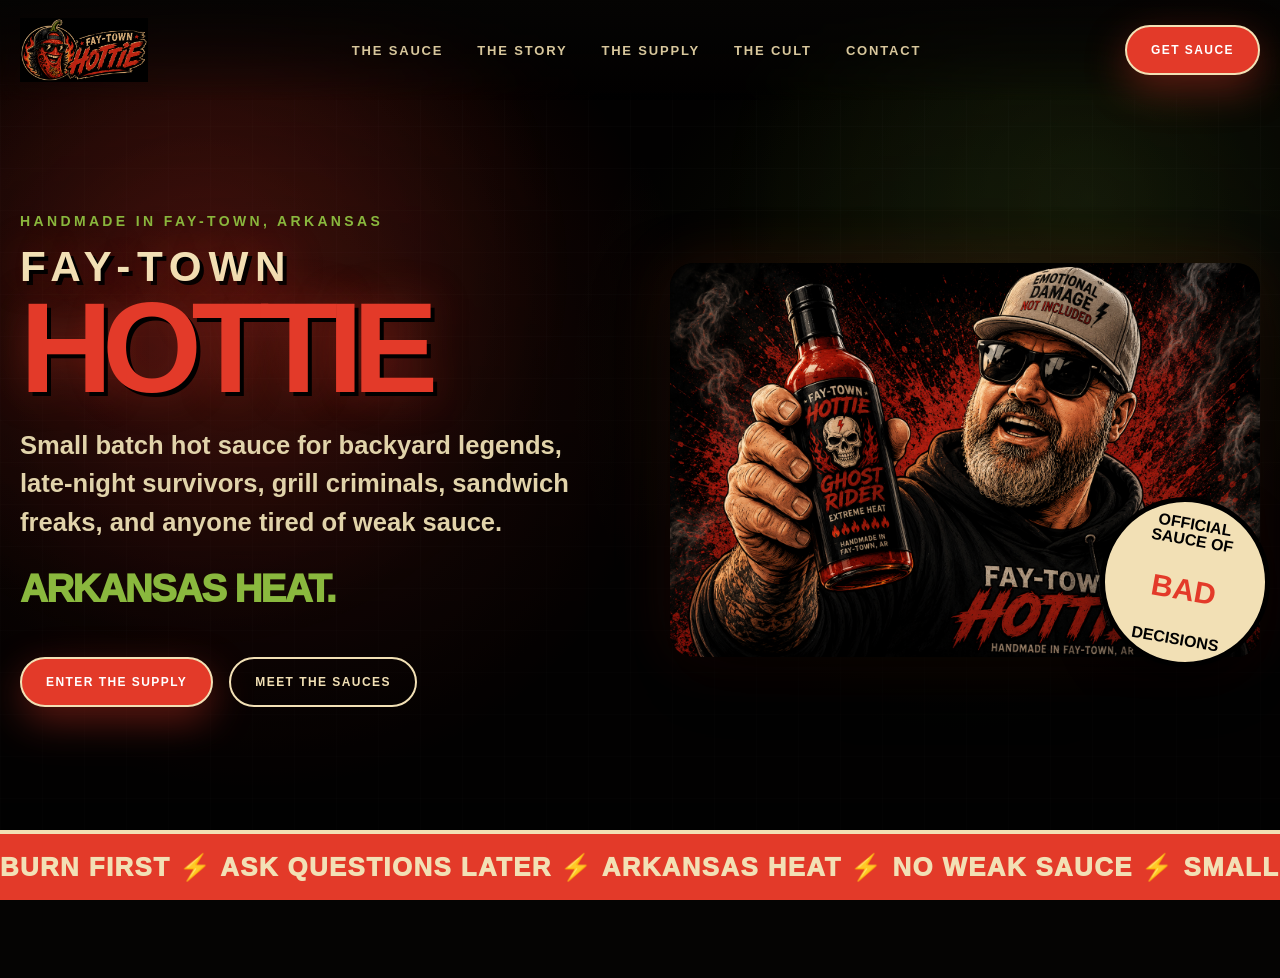
==== index.html @ 432b6b2e "Update index.html" ====
<!-- ===== PART 1 START: HEAD + CSS ===== -->
<!DOCTYPE html>
<html lang="en">
<head>
<meta charset="UTF-8" />
<meta name="viewport" content="width=device-width, initial-scale=1.0"/>

<title>Fay-Town Hottie | Arkansas Heat</title>

<style>

:root{
  --black:#050403;
  --cream:#f2e0b5;
  --red:#e33a29;
  --green:#8ab83e;
}

*{
  margin:0;
  padding:0;
  box-sizing:border-box;
}

body{
  background:#050403;
  color:var(--cream);
  font-family:Arial, Helvetica, sans-serif;
  overflow-x:hidden;
  padding-bottom:78px;
}

body::before{
  content:"";
  position:fixed;
  inset:0;
  background:
    radial-gradient(circle at 15% 30%, rgba(227,58,41,.35), transparent 30%),
    radial-gradient(circle at 85% 22%, rgba(138,184,62,.18), transparent 28%),
    linear-gradient(rgba(255,255,255,.025) 1px, transparent 1px),
    linear-gradient(90deg, rgba(255,255,255,.025) 1px, transparent 1px);
  background-size:auto, auto, 42px 42px, 42px 42px;
  z-index:-3;
}

body::after{
  content:"";
  position:fixed;
  inset:0;
  background:rgba(0,0,0,.42);
  z-index:-2;
}

a{
  text-decoration:none;
  color:inherit;
}

.wrap{
  width:min(1280px, calc(100% - 40px));
  margin:auto;
}

header{
  position:fixed;
  top:0;
  left:0;
  right:0;
  z-index:50;
  padding:18px 0;
  background:linear-gradient(to bottom, rgba(5,4,3,.95), rgba(5,4,3,.55), transparent);
  backdrop-filter:blur(12px);
}

.nav{
  display:flex;
  justify-content:space-between;
  align-items:center;
  gap:24px;
}

.logo{
  height:64px;
  display:block;
}

nav{
  display:flex;
  align-items:center;
  gap:34px;
  font-size:13px;
  letter-spacing:.14em;
  text-transform:uppercase;
  font-weight:900;
}

nav a{
  color:#d8c79c;
}

nav a:hover{
  color:white;
}

.btn{
  display:inline-flex;
  align-items:center;
  justify-content:center;
  padding:16px 24px;
  border-radius:999px;
  border:2px solid var(--cream);
  background:var(--red);
  color:white;
  text-transform:uppercase;
  letter-spacing:.12em;
  font-size:12px;
  font-weight:900;
  box-shadow:0 14px 40px rgba(227,58,41,.4);
  transition:.22s ease;
}

.btn:hover{
  transform:translateY(-2px) rotate(-1deg);
  box-shadow:0 20px 55px rgba(227,58,41,.58);
}

.btn.alt{
  background:transparent;
  color:var(--cream);
  box-shadow:none;
}

.hero{
  min-height:100vh;
  display:grid;
  align-items:center;
  padding:140px 0 120px;
  position:relative;
  background:
    radial-gradient(circle at 20% 40%, rgba(227,58,41,.18), transparent 38%);
}

.hero::before{
  content:"";
  position:absolute;
  inset:0;
  background:
    radial-gradient(circle at 75% 42%, rgba(138,184,62,.10), transparent 36%),
    linear-gradient(to bottom, transparent, rgba(0,0,0,.42));
  opacity:.9;
  pointer-events:none;
}

.hero-grid{
  display:grid;
  grid-template-columns:1fr 1fr;
  gap:60px;
  align-items:center;
  position:relative;
  z-index:2;
}

.eyebrow{
  color:var(--green);
  text-transform:uppercase;
  letter-spacing:.24em;
  font-size:14px;
  font-weight:900;
  margin-bottom:22px;
}

h1{
  font-size:clamp(68px, 10vw, 170px);
  line-height:.78;
  text-transform:uppercase;
  letter-spacing:-.08em;
  color:var(--red);
  text-shadow:
    4px 4px 0 black,
    0 0 40px rgba(227,58,41,.35);
}

h1 span{
  display:block;
  color:var(--cream);
  font-size:.33em;
  letter-spacing:.16em;
  margin-bottom:14px;
}

.hero-copy{
  margin-top:28px;
  font-size:clamp(20px, 2vw, 28px);
  line-height:1.5;
  max-width:650px;
  font-weight:800;
  color:#e1d3aa;
}

.rotating{
  margin-top:26px;
  color:var(--green);
  font-size:clamp(26px, 3vw, 46px);
  font-weight:950;
  text-transform:uppercase;
  min-height:56px;
  letter-spacing:-.04em;
}

.hero-actions{
  display:flex;
  gap:16px;
  flex-wrap:wrap;
  margin-top:34px;
}

.hero-image-wrap{
  position:relative;
}

.hero-image{
  width:100%;
  display:block;
  object-fit:cover;
  border-radius:24px;
  box-shadow:
    0 30px 70px rgba(0,0,0,.7),
    0 0 60px rgba(227,58,41,.15);
  animation:float 6s ease-in-out infinite;
}

@keyframes float{
  0%{transform:translateY(0px) rotate(-1deg);}
  50%{transform:translateY(-10px) rotate(1deg);}
  100%{transform:translateY(0px) rotate(-1deg);}
}

.sticker{
  position:absolute;
  right:-10px;
  bottom:-10px;
  width:170px;
  height:170px;
  border-radius:50%;
  background:var(--cream);
  color:black;
  display:grid;
  place-items:center;
  text-align:center;
  transform:rotate(10deg);
  border:5px solid black;
  box-shadow:0 16px 40px rgba(0,0,0,.5);
  font-weight:900;
  text-transform:uppercase;
  line-height:1;
}

.sticker strong{
  display:block;
  color:var(--red);
  font-size:30px;
}

.ticker{
  position:fixed;
  bottom:0;
  left:0;
  right:0;
  z-index:100;
  background:var(--red);
  border-top:4px solid var(--cream);
  overflow:hidden;
  padding:18px 0;
}

.ticker-track{
  white-space:nowrap;
  animation:scroll 16s linear infinite;
  font-size:clamp(22px, 2vw, 36px);
  font-weight:950;
  text-transform:uppercase;
  letter-spacing:.06em;
}

@keyframes scroll{
  from{transform:translateX(0);}
  to{transform:translateX(-50%);}
}

@media(max-width:900px){

  nav{
    display:none;
  }

  .hero-grid{
    grid-template-columns:1fr;
  }

  .hero{
    padding-top:120px;
  }

  .hero-image{
    margin-top:10px;
  }

  .sticker{
    width:120px;
    height:120px;
    font-size:11px;
  }

  .sticker strong{
    font-size:20px;
  }

}

@media(max-width:560px){

  .hero-actions{
    flex-direction:column;
  }

  .btn{
    width:100%;
  }

  .logo{
    height:50px;
  }

}

</style>
</head>
<!-- ===== PART 1 END ===== -->

  <!-- ===== PART 2 START: BODY + SCRIPT ===== -->
<body>

<header>
  <div class="wrap nav">

    <a href="index.html">
      <img class="logo" src="asset/logo-horizontal.png" alt="Fay-Town Hottie">
    </a>

    <nav>
      <a href="the-sauce/">The Sauce</a>
      <a href="the-story/">The Story</a>
      <a href="the-supply/">The Supply</a>
      <a href="the-cult/">The Cult</a>
      <a href="mailto:orders@faytownhottie.com">Contact</a>
    </nav>

    <a class="btn" href="the-supply/">Get Sauce</a>

  </div>
</header>

<section class="hero">

  <div class="wrap hero-grid">

    <div>

      <div class="eyebrow">
        Handmade In Fay-Town, Arkansas
      </div>

      <h1>
        <span>Fay-Town</span>
        Hottie
      </h1>

      <div class="hero-copy">
        Small batch hot sauce for backyard legends,
        late-night survivors, grill criminals,
        sandwich freaks, and anyone tired of weak sauce.
      </div>

      <div class="rotating" id="rotatingText">
        Burn First.
      </div>

      <div class="hero-actions">
        <a class="btn" href="the-supply/">Enter The Supply</a>
        <a class="btn alt" href="the-sauce/">
  Meet The Sauces
</a>
      </div>

    </div>

    <div class="hero-image-wrap">

      <img
  class="hero-image"
  src="asset/new-hero.png"
  alt="Fay-Town Hottie owner holding Ghost Rider hot sauce"
>

      <div class="sticker">
        Official<br>
        Sauce Of<br>
        <strong>Bad</strong>
        Decisions
      </div>

    </div>

  </div>

</section>

<div class="ticker">
  <div class="ticker-track">

    Burn First ⚡ Ask Questions Later ⚡ Arkansas Heat ⚡ No Weak Sauce ⚡ Small Batch ⚡ Big Flavor ⚡ Local Legend Energy ⚡

    Burn First ⚡ Ask Questions Later ⚡ Arkansas Heat ⚡ No Weak Sauce ⚡ Small Batch ⚡ Big Flavor ⚡ Local Legend Energy ⚡

    Burn First ⚡ Ask Questions Later ⚡ Arkansas Heat ⚡ No Weak Sauce ⚡ Small Batch ⚡ Big Flavor ⚡ Local Legend Energy ⚡

  </div>
</div>

<script>

const phrases = [
  "Burn First.",
  "Arkansas Heat.",
  "Fuel For Bad Decisions.",
  "Late Night Survival Sauce.",
  "Handmade Chaos.",
  "Backyard Violence.",
  "No Weak Sauce."
];

const rotatingText = document.getElementById("rotatingText");

let current = 0;

setInterval(() => {

  current = (current + 1) % phrases.length;

  rotatingText.style.opacity = 0;
  rotatingText.style.transform = "translateY(8px)";

  setTimeout(() => {
    rotatingText.textContent = phrases[current];
    rotatingText.style.opacity = 1;
    rotatingText.style.transform = "translateY(0)";
  }, 180);

}, 1400);

rotatingText.style.transition = "all .18s ease";

</script>

</body>
</html>
<!-- ===== PART 2 END ===== -->
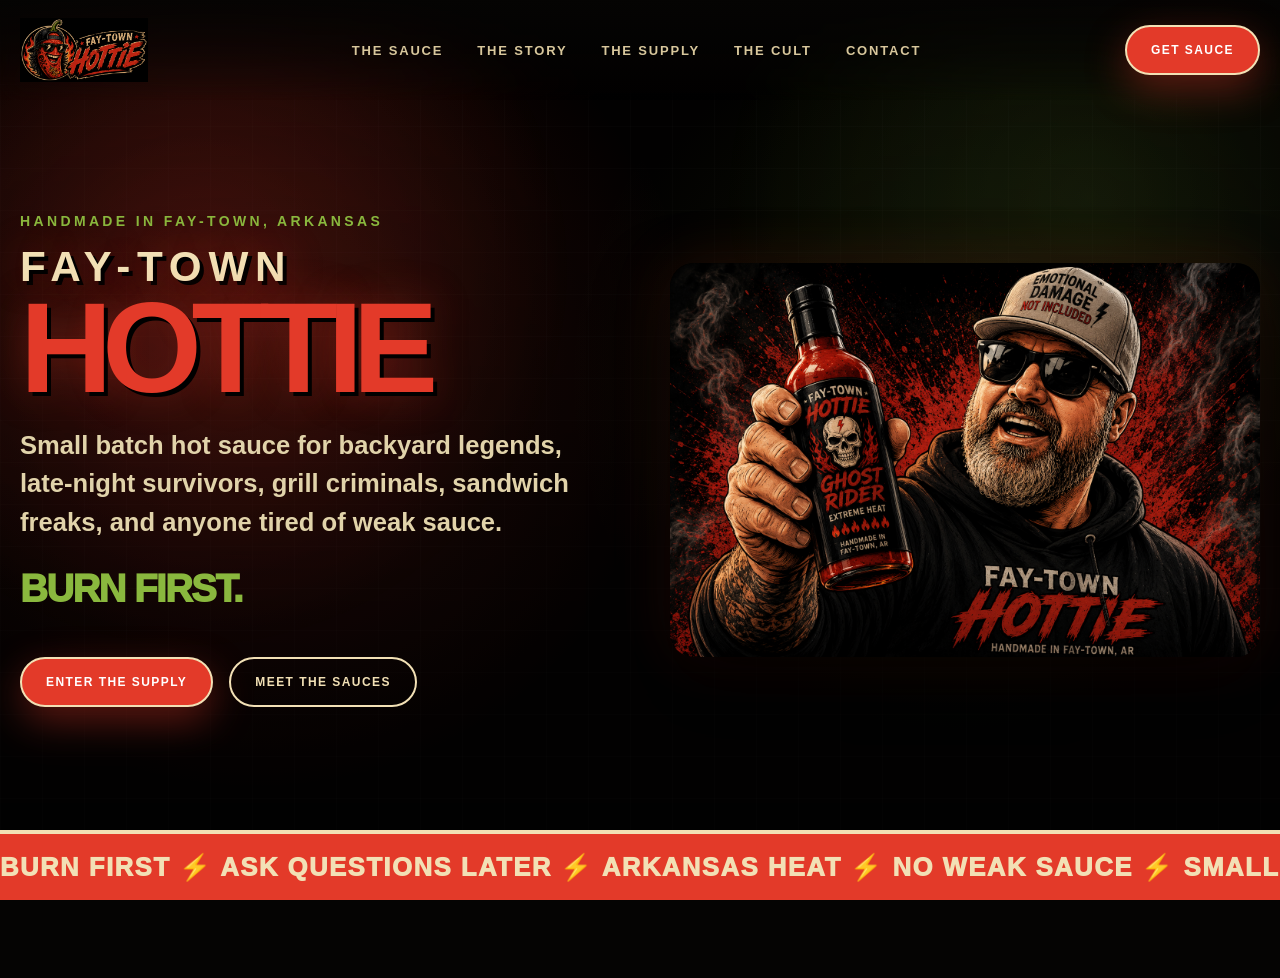
==== commit d038ffa4: "Update index.html" ====
--- a/index.html
+++ b/index.html
@@ -235,31 +235,7 @@
   100%{transform:translateY(0px) rotate(-1deg);}
 }
 
-.sticker{
-  position:absolute;
-  right:-10px;
-  bottom:-10px;
-  width:170px;
-  height:170px;
-  border-radius:50%;
-  background:var(--cream);
-  color:black;
-  display:grid;
-  place-items:center;
-  text-align:center;
-  transform:rotate(10deg);
-  border:5px solid black;
-  box-shadow:0 16px 40px rgba(0,0,0,.5);
-  font-weight:900;
-  text-transform:uppercase;
-  line-height:1;
-}
-
-.sticker strong{
-  display:block;
-  color:var(--red);
-  font-size:30px;
-}
+
 
 .ticker{
   position:fixed;
@@ -305,15 +281,7 @@
     margin-top:10px;
   }
 
-  .sticker{
-    width:120px;
-    height:120px;
-    font-size:11px;
-  }
-
-  .sticker strong{
-    font-size:20px;
-  }
+  
 
 }
 
@@ -402,12 +370,7 @@
   alt="Fay-Town Hottie owner holding Ghost Rider hot sauce"
 >
 
-      <div class="sticker">
-        Official<br>
-        Sauce Of<br>
-        <strong>Bad</strong>
-        Decisions
-      </div>
+      
 
     </div>
 
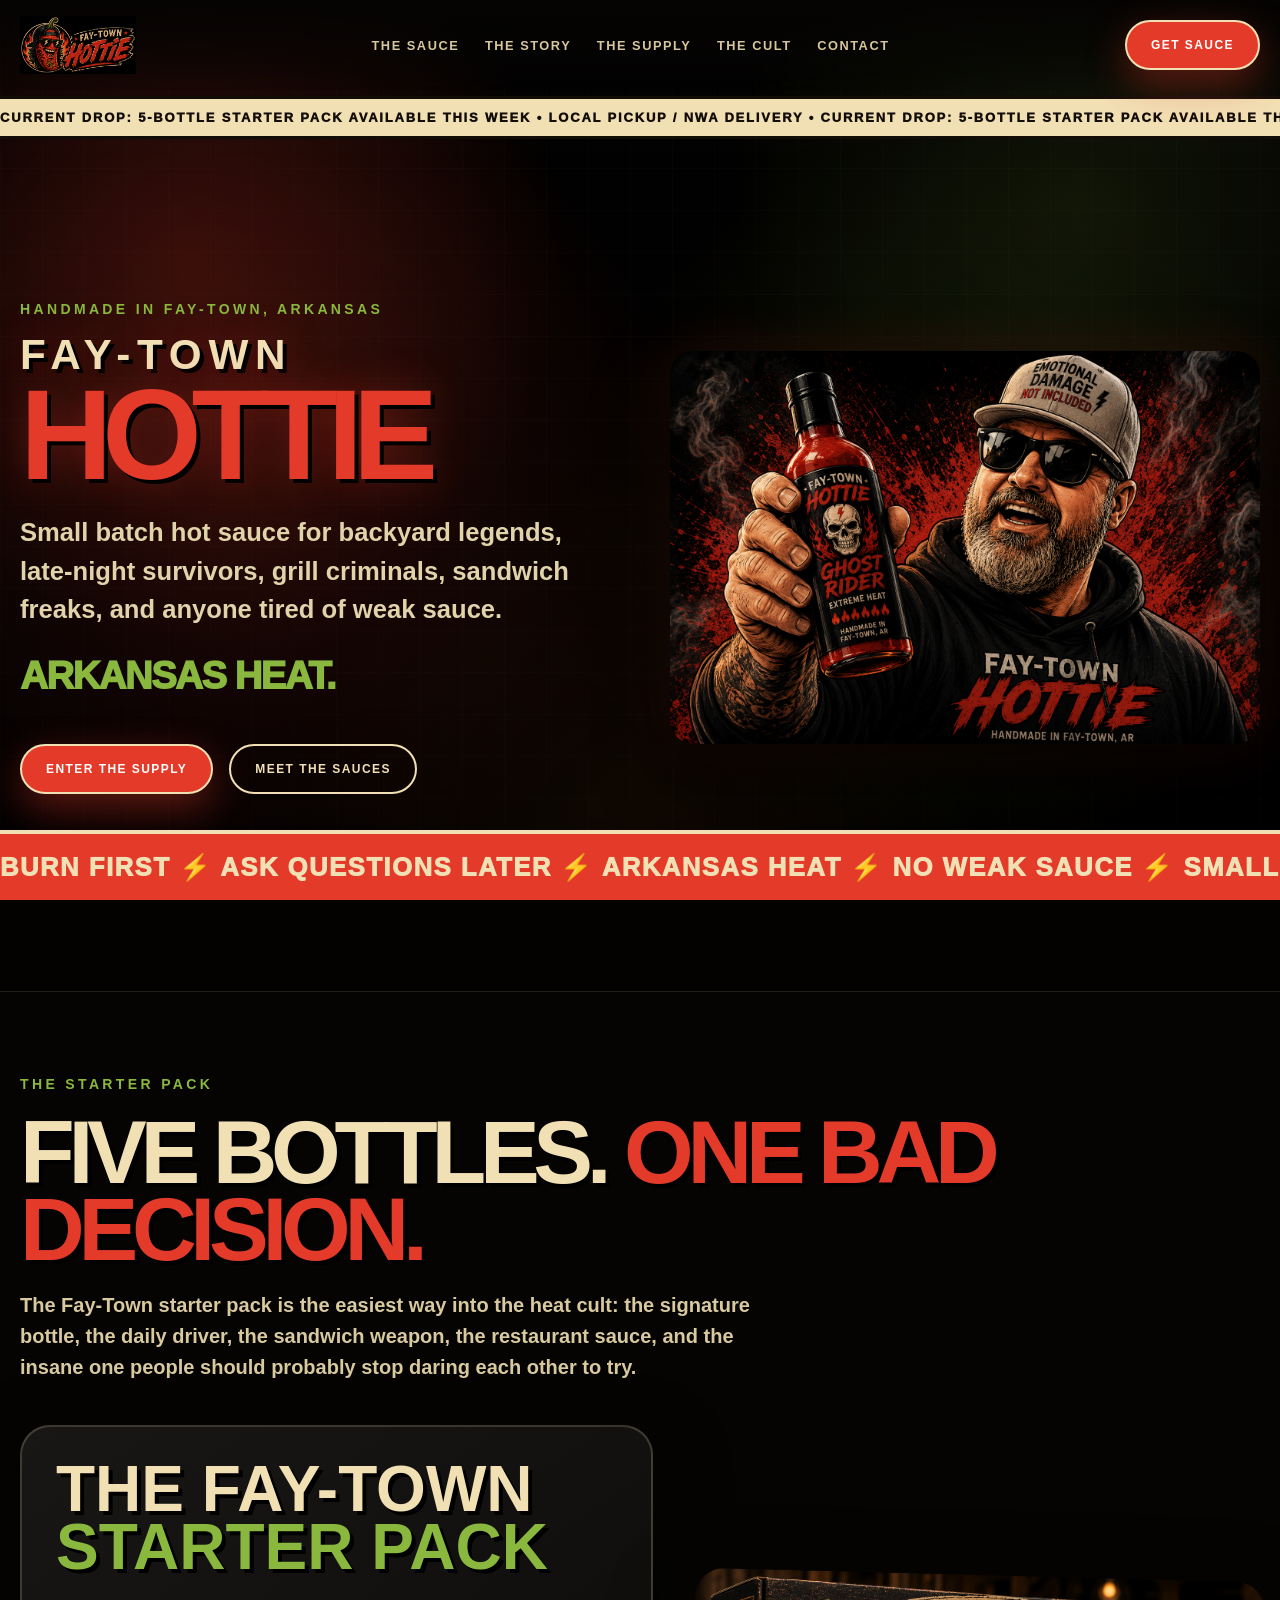
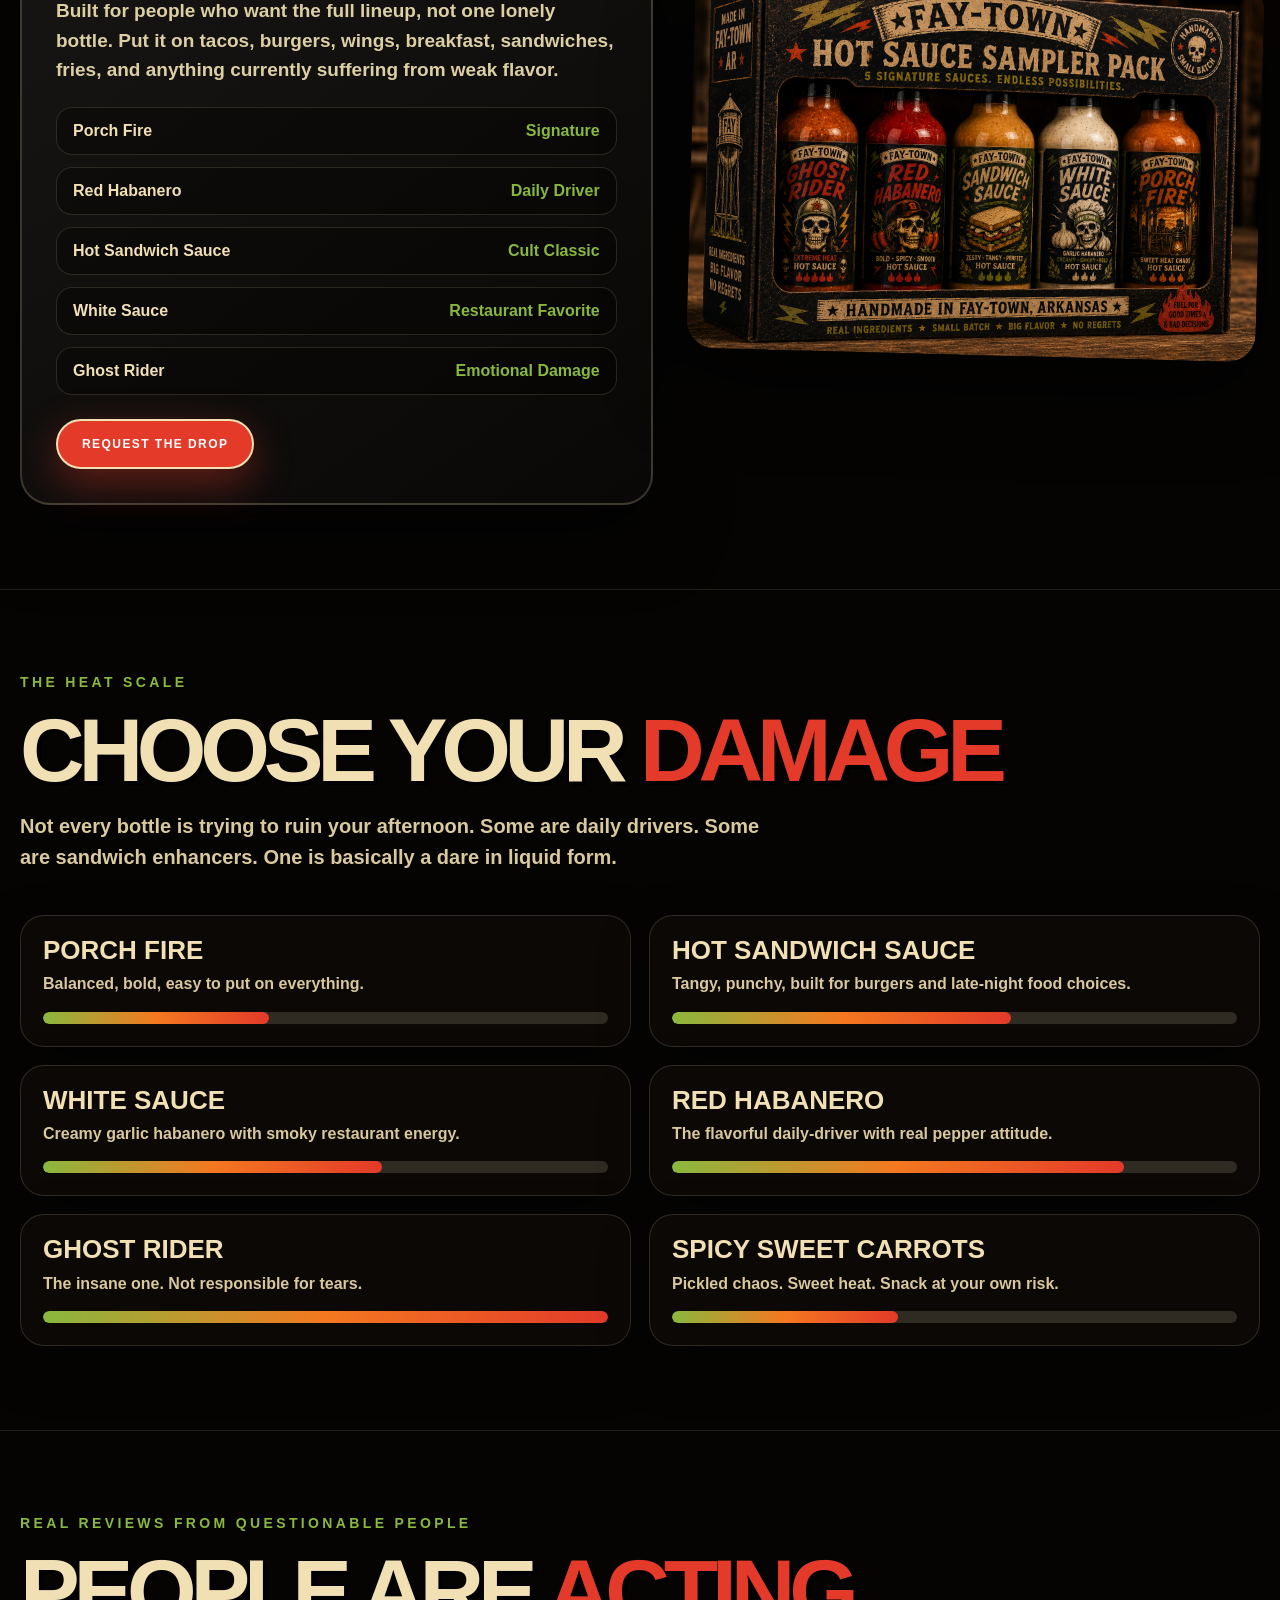
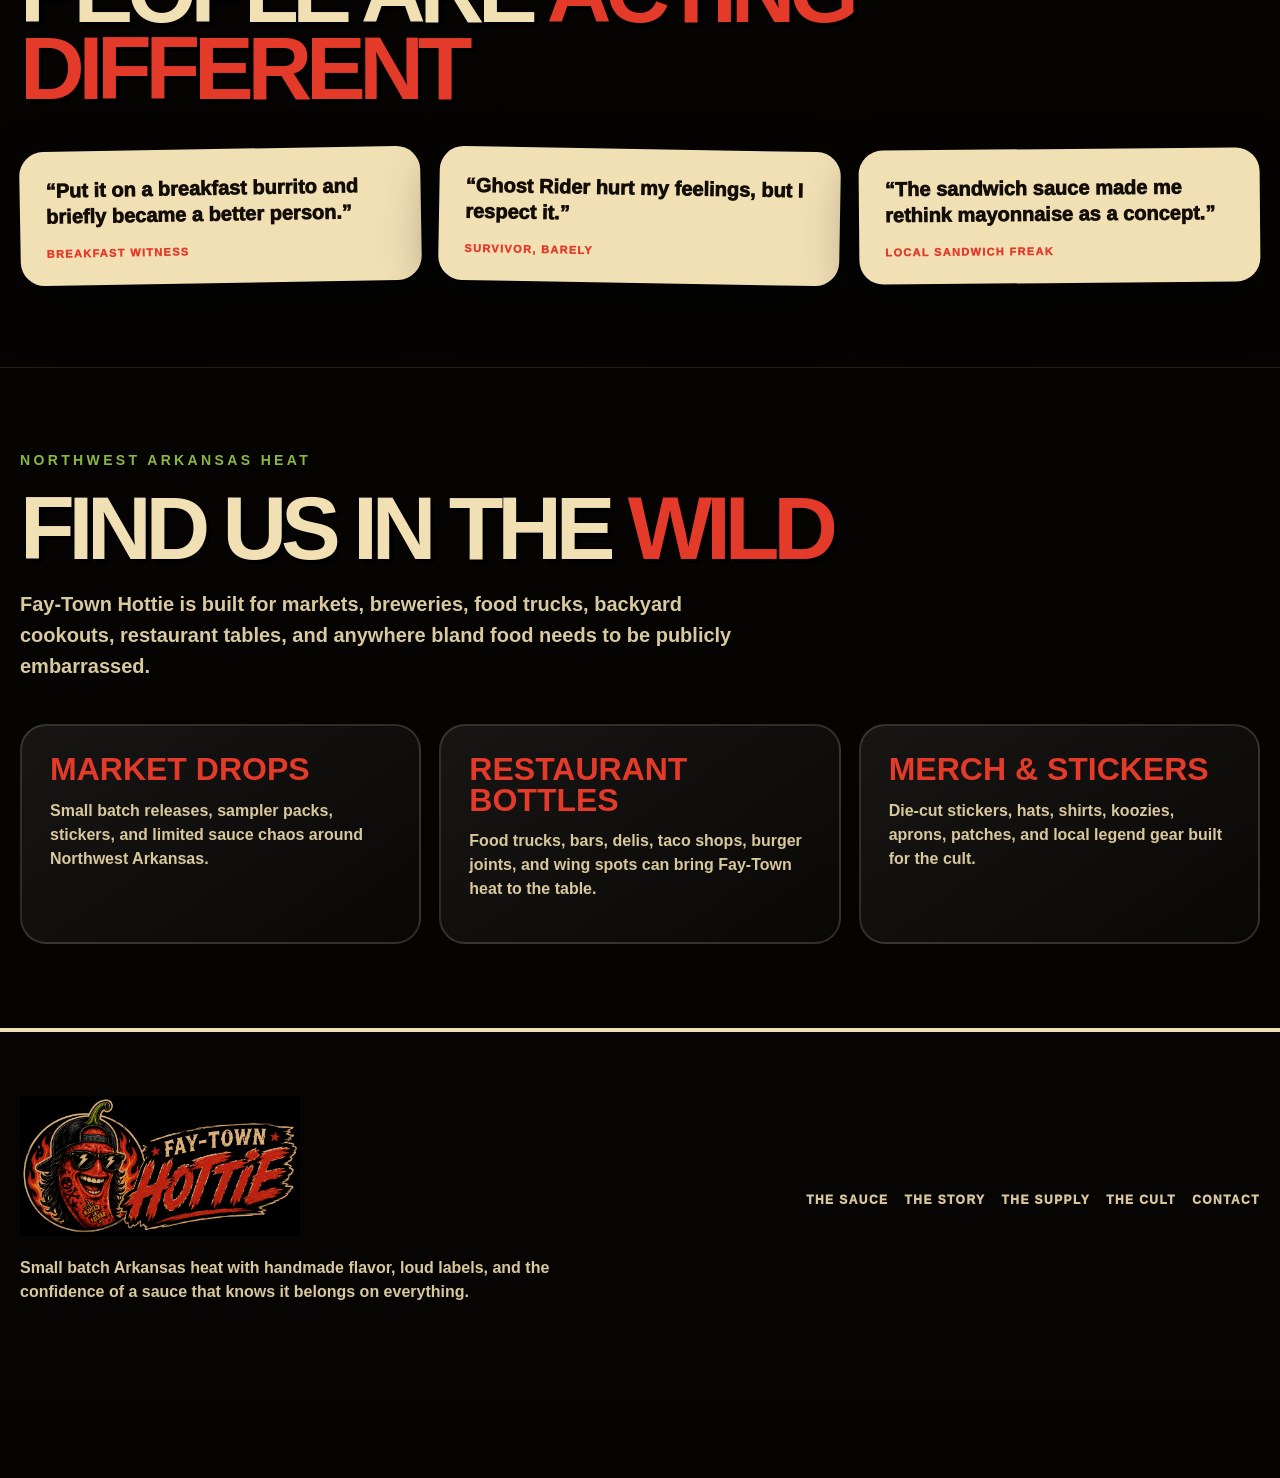
==== commit dd248ae5: "Update index.html" ====
--- a/index.html
+++ b/index.html
@@ -6,20 +6,26 @@
 <meta name="viewport" content="width=device-width, initial-scale=1.0"/>
 
 <title>Fay-Town Hottie | Arkansas Heat</title>
+<link rel="stylesheet" href="shared/nav.css">
 
 <style>
-
 :root{
   --black:#050403;
   --cream:#f2e0b5;
   --red:#e33a29;
   --green:#8ab83e;
+  --orange:#f47820;
+  --muted:#c8b98d;
 }
 
 *{
   margin:0;
   padding:0;
   box-sizing:border-box;
+}
+
+html{
+  scroll-behavior:smooth;
 }
 
 body{
@@ -37,9 +43,10 @@
   background:
     radial-gradient(circle at 15% 30%, rgba(227,58,41,.35), transparent 30%),
     radial-gradient(circle at 85% 22%, rgba(138,184,62,.18), transparent 28%),
+    radial-gradient(circle at 50% 90%, rgba(244,120,32,.14), transparent 34%),
     linear-gradient(rgba(255,255,255,.025) 1px, transparent 1px),
     linear-gradient(90deg, rgba(255,255,255,.025) 1px, transparent 1px);
-  background-size:auto, auto, 42px 42px, 42px 42px;
+  background-size:auto, auto, auto, 42px 42px, 42px 42px;
   z-index:-3;
 }
 
@@ -49,6 +56,7 @@
   inset:0;
   background:rgba(0,0,0,.42);
   z-index:-2;
+  pointer-events:none;
 }
 
 a{
@@ -59,47 +67,6 @@
 .wrap{
   width:min(1280px, calc(100% - 40px));
   margin:auto;
-}
-
-header{
-  position:fixed;
-  top:0;
-  left:0;
-  right:0;
-  z-index:50;
-  padding:18px 0;
-  background:linear-gradient(to bottom, rgba(5,4,3,.95), rgba(5,4,3,.55), transparent);
-  backdrop-filter:blur(12px);
-}
-
-.nav{
-  display:flex;
-  justify-content:space-between;
-  align-items:center;
-  gap:24px;
-}
-
-.logo{
-  height:64px;
-  display:block;
-}
-
-nav{
-  display:flex;
-  align-items:center;
-  gap:34px;
-  font-size:13px;
-  letter-spacing:.14em;
-  text-transform:uppercase;
-  font-weight:900;
-}
-
-nav a{
-  color:#d8c79c;
-}
-
-nav a:hover{
-  color:white;
 }
 
 .btn{
@@ -130,11 +97,36 @@
   box-shadow:none;
 }
 
+.drop-alert{
+  position:relative;
+  z-index:3;
+  margin-top:96px;
+  background:var(--cream);
+  color:#130d08;
+  border-block:3px solid #130d08;
+  overflow:hidden;
+}
+
+.drop-alert-track{
+  white-space:nowrap;
+  padding:11px 0;
+  font-size:13px;
+  letter-spacing:.14em;
+  text-transform:uppercase;
+  font-weight:950;
+  animation:alertScroll 24s linear infinite;
+}
+
+@keyframes alertScroll{
+  from{transform:translateX(0);}
+  to{transform:translateX(-50%);}
+}
+
 .hero{
-  min-height:100vh;
+  min-height:calc(100vh - 48px);
   display:grid;
   align-items:center;
-  padding:140px 0 120px;
+  padding:70px 0 105px;
   position:relative;
   background:
     radial-gradient(circle at 20% 40%, rgba(227,58,41,.18), transparent 38%);
@@ -235,7 +227,251 @@
   100%{transform:translateY(0px) rotate(-1deg);}
 }
 
-
+.section{
+  position:relative;
+  padding:84px 0;
+  border-top:1px solid rgba(242,224,181,.12);
+}
+
+.section-title{
+  font-size:clamp(46px, 7vw, 105px);
+  line-height:.86;
+  letter-spacing:-.07em;
+  text-transform:uppercase;
+  text-shadow:4px 4px 0 #000;
+}
+
+.section-title em{
+  color:var(--red);
+  font-style:normal;
+}
+
+.section-copy{
+  margin-top:22px;
+  max-width:760px;
+  color:#d9c99e;
+  font-size:20px;
+  line-height:1.55;
+  font-weight:800;
+}
+
+.starter-grid{
+  display:grid;
+  grid-template-columns:1fr .9fr;
+  gap:38px;
+  align-items:center;
+  margin-top:42px;
+}
+
+.starter-card{
+  border-radius:30px;
+  padding:34px;
+  background:linear-gradient(145deg, rgba(255,255,255,.08), rgba(255,255,255,.018));
+  border:2px solid rgba(242,224,181,.2);
+  box-shadow:0 28px 70px rgba(0,0,0,.5);
+}
+
+.starter-card h3{
+  font-size:clamp(40px,5vw,74px);
+  line-height:.9;
+  text-transform:uppercase;
+  color:var(--cream);
+  text-shadow:4px 4px 0 #000;
+}
+
+.starter-card h3 em{
+  color:var(--green);
+  font-style:normal;
+}
+
+.starter-card p{
+  margin-top:20px;
+  color:#ddcfa4;
+  font-size:19px;
+  line-height:1.55;
+  font-weight:800;
+}
+
+.starter-list{
+  display:grid;
+  gap:12px;
+  margin-top:22px;
+}
+
+.starter-list div{
+  display:flex;
+  justify-content:space-between;
+  gap:14px;
+  padding:14px 16px;
+  border-radius:16px;
+  background:rgba(0,0,0,.32);
+  border:1px solid rgba(242,224,181,.14);
+  font-weight:900;
+}
+
+.starter-list span{
+  color:var(--green);
+}
+
+.starter-img{
+  width:100%;
+  border-radius:28px;
+  box-shadow:0 30px 80px rgba(0,0,0,.62);
+  transform:rotate(1.5deg);
+}
+
+.heat-grid{
+  display:grid;
+  grid-template-columns:repeat(2, 1fr);
+  gap:18px;
+  margin-top:42px;
+}
+
+.heat-item{
+  padding:22px;
+  border-radius:24px;
+  background:#0b0806;
+  border:1px solid rgba(242,224,181,.16);
+  box-shadow:0 20px 50px rgba(0,0,0,.35);
+}
+
+.heat-item h3{
+  font-size:26px;
+  line-height:.95;
+  text-transform:uppercase;
+  margin-bottom:10px;
+}
+
+.heat-item p{
+  color:#d8c89c;
+  font-weight:800;
+  line-height:1.45;
+}
+
+.heat-bar{
+  height:12px;
+  border-radius:999px;
+  background:rgba(242,224,181,.16);
+  margin-top:16px;
+  overflow:hidden;
+}
+
+.heat-fill{
+  height:100%;
+  border-radius:999px;
+  background:linear-gradient(90deg, var(--green), var(--orange), var(--red));
+}
+
+.testimonials{
+  display:grid;
+  grid-template-columns:repeat(3, 1fr);
+  gap:18px;
+  margin-top:42px;
+}
+
+.quote{
+  padding:26px;
+  border-radius:24px;
+  background:var(--cream);
+  color:#130d08;
+  box-shadow:0 20px 55px rgba(0,0,0,.45);
+  transform:rotate(-1deg);
+}
+
+.quote:nth-child(2){
+  transform:rotate(1deg);
+}
+
+.quote:nth-child(3){
+  transform:rotate(-.5deg);
+}
+
+.quote p{
+  font-size:20px;
+  line-height:1.3;
+  font-weight:950;
+}
+
+.quote span{
+  display:block;
+  margin-top:18px;
+  color:var(--red);
+  text-transform:uppercase;
+  letter-spacing:.12em;
+  font-size:11px;
+  font-weight:950;
+}
+
+.local-grid{
+  display:grid;
+  grid-template-columns:repeat(3, 1fr);
+  gap:18px;
+  margin-top:42px;
+}
+
+.local-card{
+  padding:28px;
+  border-radius:26px;
+  background:linear-gradient(145deg, rgba(255,255,255,.075), rgba(255,255,255,.018));
+  border:2px solid rgba(242,224,181,.16);
+  min-height:220px;
+}
+
+.local-card h3{
+  font-size:32px;
+  line-height:.95;
+  text-transform:uppercase;
+  color:var(--red);
+  margin-bottom:14px;
+}
+
+.local-card p{
+  color:#d8c89c;
+  font-weight:800;
+  line-height:1.5;
+}
+
+.footer{
+  padding:64px 0 96px;
+  border-top:4px solid var(--cream);
+  background:#070504;
+}
+
+.footer-grid{
+  display:grid;
+  grid-template-columns:1fr 1fr;
+  gap:30px;
+  align-items:center;
+}
+
+.footer-logo{
+  max-width:280px;
+  width:100%;
+  display:block;
+  margin-bottom:20px;
+}
+
+.footer p{
+  color:#d8c89c;
+  font-weight:800;
+  line-height:1.5;
+  max-width:580px;
+}
+
+.footer-links{
+  display:flex;
+  justify-content:flex-end;
+  flex-wrap:wrap;
+  gap:16px;
+  text-transform:uppercase;
+  letter-spacing:.12em;
+  font-size:12px;
+  font-weight:950;
+}
+
+.footer-links a{
+  color:#d8c79c;
+}
 
 .ticker{
   position:fixed;
@@ -262,55 +498,109 @@
   from{transform:translateX(0);}
   to{transform:translateX(-50%);}
 }
-
+<!-- ===== PART 1 END ===== -->
+
+  <!-- ===== PART 2 START: RESPONSIVE CSS + BODY HERO ===== -->
 @media(max-width:900px){
-
-  nav{
-    display:none;
-  }
-
-  .hero-grid{
+  .drop-alert{
+    margin-top:72px;
+  }
+
+  .hero{
+    min-height:auto;
+    padding:42px 0 64px;
+  }
+
+  .hero-grid,
+  .starter-grid,
+  .footer-grid{
     grid-template-columns:1fr;
-  }
-
-  .hero{
-    padding-top:120px;
+    gap:24px;
+  }
+
+  .eyebrow{
+    margin-bottom:10px;
+    font-size:11px;
+  }
+
+  h1{
+    font-size:clamp(54px, 18vw, 92px);
+  }
+
+  .hero-copy{
+    margin-top:16px;
+    font-size:18px;
+    line-height:1.35;
+  }
+
+  .rotating{
+    margin-top:14px;
+    min-height:34px;
+    font-size:28px;
+  }
+
+  .hero-actions{
+    margin-top:18px;
   }
 
   .hero-image{
-    margin-top:10px;
-  }
-
-  
-
+    margin-top:0;
+    max-height:40svh;
+    object-fit:cover;
+    object-position:center;
+  }
+
+  .heat-grid,
+  .testimonials,
+  .local-grid{
+    grid-template-columns:1fr;
+  }
+
+  .footer-links{
+    justify-content:flex-start;
+  }
 }
 
 @media(max-width:560px){
+  .wrap{
+    width:min(1280px, calc(100% - 28px));
+  }
 
   .hero-actions{
-    flex-direction:column;
+    flex-direction:row;
+    gap:10px;
   }
 
   .btn{
-    width:100%;
-  }
-
-  .logo{
-    height:50px;
-  }
-
-}
-
+    width:auto;
+    padding:12px 13px;
+    font-size:10px;
+  }
+
+  .hero-image{
+    max-height:34svh;
+    border-radius:18px;
+  }
+
+  .ticker{
+    padding:12px 0;
+  }
+
+  .section{
+    padding:62px 0;
+  }
+
+  .starter-card{
+    padding:24px;
+  }
+}
 </style>
 </head>
-<!-- ===== PART 1 END ===== -->
-
-  <!-- ===== PART 2 START: BODY + SCRIPT ===== -->
+
 <body>
 
 <header>
   <div class="wrap nav">
-
     <a href="index.html">
       <img class="logo" src="asset/logo-horizontal.png" alt="Fay-Town Hottie">
     </a>
@@ -319,24 +609,24 @@
       <a href="the-sauce/">The Sauce</a>
       <a href="the-story/">The Story</a>
       <a href="the-supply/">The Supply</a>
-      <a href="the-cult/">The Cult</a>
-      <a href="mailto:orders@faytownhottie.com">Contact</a>
+      <a href="the-supply/#cult">The Cult</a>
+      <a href="contact/">Contact</a>
     </nav>
 
     <a class="btn" href="the-supply/">Get Sauce</a>
-
   </div>
 </header>
 
+<div class="drop-alert">
+  <div class="drop-alert-track">
+    Current Drop: 5-Bottle Starter Pack Available This Week • Local Pickup / NWA Delivery • Current Drop: 5-Bottle Starter Pack Available This Week • Local Pickup / NWA Delivery •
+  </div>
+</div>
+
 <section class="hero">
-
   <div class="wrap hero-grid">
-
     <div>
-
-      <div class="eyebrow">
-        Handmade In Fay-Town, Arkansas
-      </div>
+      <div class="eyebrow">Handmade In Fay-Town, Arkansas</div>
 
       <h1>
         <span>Fay-Town</span>
@@ -344,54 +634,195 @@
       </h1>
 
       <div class="hero-copy">
-        Small batch hot sauce for backyard legends,
-        late-night survivors, grill criminals,
-        sandwich freaks, and anyone tired of weak sauce.
-      </div>
-
-      <div class="rotating" id="rotatingText">
-        Burn First.
-      </div>
+        Small batch hot sauce for backyard legends, late-night survivors,
+        grill criminals, sandwich freaks, and anyone tired of weak sauce.
+      </div>
+
+      <div class="rotating" id="rotatingText">Burn First.</div>
 
       <div class="hero-actions">
         <a class="btn" href="the-supply/">Enter The Supply</a>
-        <a class="btn alt" href="the-sauce/">
-  Meet The Sauces
-</a>
-      </div>
-
+        <a class="btn alt" href="the-sauce/">Meet The Sauces</a>
+      </div>
     </div>
 
     <div class="hero-image-wrap">
-
       <img
-  class="hero-image"
-  src="asset/new-hero.png"
-  alt="Fay-Town Hottie owner holding Ghost Rider hot sauce"
->
-
-      
-
+        class="hero-image"
+        src="asset/new-hero.png"
+        alt="Fay-Town Hottie owner holding Ghost Rider hot sauce"
+      >
     </div>
-
   </div>
-
 </section>
+<!-- ===== PART 2 END ===== -->
+
+  <!-- ===== PART 3 START: NEW HOMEPAGE SECTIONS + SCRIPT ===== -->
+<section class="section">
+  <div class="wrap">
+    <div class="eyebrow">The Starter Pack</div>
+    <h2 class="section-title">Five Bottles. <em>One Bad Decision.</em></h2>
+    <p class="section-copy">
+      The Fay-Town starter pack is the easiest way into the heat cult:
+      the signature bottle, the daily driver, the sandwich weapon, the restaurant sauce,
+      and the insane one people should probably stop daring each other to try.
+    </p>
+
+    <div class="starter-grid">
+      <div class="starter-card">
+        <h3>The Fay-Town <em>Starter Pack</em></h3>
+        <p>
+          Built for people who want the full lineup, not one lonely bottle.
+          Put it on tacos, burgers, wings, breakfast, sandwiches, fries, and anything
+          currently suffering from weak flavor.
+        </p>
+
+        <div class="starter-list">
+          <div>Porch Fire <span>Signature</span></div>
+          <div>Red Habanero <span>Daily Driver</span></div>
+          <div>Hot Sandwich Sauce <span>Cult Classic</span></div>
+          <div>White Sauce <span>Restaurant Favorite</span></div>
+          <div>Ghost Rider <span>Emotional Damage</span></div>
+        </div>
+
+        <a class="btn" href="the-supply/" style="margin-top:24px;">Request The Drop</a>
+      </div>
+
+      <img class="starter-img" src="asset/market-box.png" alt="Fay-Town Hottie five bottle starter pack">
+    </div>
+  </div>
+</section>
+
+<section class="section">
+  <div class="wrap">
+    <div class="eyebrow">The Heat Scale</div>
+    <h2 class="section-title">Choose Your <em>Damage</em></h2>
+    <p class="section-copy">
+      Not every bottle is trying to ruin your afternoon. Some are daily drivers.
+      Some are sandwich enhancers. One is basically a dare in liquid form.
+    </p>
+
+    <div class="heat-grid">
+      <div class="heat-item">
+        <h3>Porch Fire</h3>
+        <p>Balanced, bold, easy to put on everything.</p>
+        <div class="heat-bar"><div class="heat-fill" style="width:40%;"></div></div>
+      </div>
+
+      <div class="heat-item">
+        <h3>Hot Sandwich Sauce</h3>
+        <p>Tangy, punchy, built for burgers and late-night food choices.</p>
+        <div class="heat-bar"><div class="heat-fill" style="width:60%;"></div></div>
+      </div>
+
+      <div class="heat-item">
+        <h3>White Sauce</h3>
+        <p>Creamy garlic habanero with smoky restaurant energy.</p>
+        <div class="heat-bar"><div class="heat-fill" style="width:60%;"></div></div>
+      </div>
+
+      <div class="heat-item">
+        <h3>Red Habanero</h3>
+        <p>The flavorful daily-driver with real pepper attitude.</p>
+        <div class="heat-bar"><div class="heat-fill" style="width:80%;"></div></div>
+      </div>
+
+      <div class="heat-item">
+        <h3>Ghost Rider</h3>
+        <p>The insane one. Not responsible for tears.</p>
+        <div class="heat-bar"><div class="heat-fill" style="width:100%;"></div></div>
+      </div>
+
+      <div class="heat-item">
+        <h3>Spicy Sweet Carrots</h3>
+        <p>Pickled chaos. Sweet heat. Snack at your own risk.</p>
+        <div class="heat-bar"><div class="heat-fill" style="width:40%;"></div></div>
+      </div>
+    </div>
+  </div>
+</section>
+
+<section class="section">
+  <div class="wrap">
+    <div class="eyebrow">Real Reviews From Questionable People</div>
+    <h2 class="section-title">People Are <em>Acting Different</em></h2>
+
+    <div class="testimonials">
+      <div class="quote">
+        <p>“Put it on a breakfast burrito and briefly became a better person.”</p>
+        <span>Breakfast Witness</span>
+      </div>
+
+      <div class="quote">
+        <p>“Ghost Rider hurt my feelings, but I respect it.”</p>
+        <span>Survivor, Barely</span>
+      </div>
+
+      <div class="quote">
+        <p>“The sandwich sauce made me rethink mayonnaise as a concept.”</p>
+        <span>Local Sandwich Freak</span>
+      </div>
+    </div>
+  </div>
+</section>
+
+<section class="section">
+  <div class="wrap">
+    <div class="eyebrow">Northwest Arkansas Heat</div>
+    <h2 class="section-title">Find Us In The <em>Wild</em></h2>
+    <p class="section-copy">
+      Fay-Town Hottie is built for markets, breweries, food trucks, backyard cookouts,
+      restaurant tables, and anywhere bland food needs to be publicly embarrassed.
+    </p>
+
+    <div class="local-grid">
+      <div class="local-card">
+        <h3>Market Drops</h3>
+        <p>Small batch releases, sampler packs, stickers, and limited sauce chaos around Northwest Arkansas.</p>
+      </div>
+
+      <div class="local-card">
+        <h3>Restaurant Bottles</h3>
+        <p>Food trucks, bars, delis, taco shops, burger joints, and wing spots can bring Fay-Town heat to the table.</p>
+      </div>
+
+      <div class="local-card">
+        <h3>Merch & Stickers</h3>
+        <p>Die-cut stickers, hats, shirts, koozies, aprons, patches, and local legend gear built for the cult.</p>
+      </div>
+    </div>
+  </div>
+</section>
+
+<footer class="footer">
+  <div class="wrap footer-grid">
+    <div>
+      <img class="footer-logo" src="asset/logo-horizontal.png" alt="Fay-Town Hottie logo">
+      <p>
+        Small batch Arkansas heat with handmade flavor, loud labels,
+        and the confidence of a sauce that knows it belongs on everything.
+      </p>
+    </div>
+
+    <div class="footer-links">
+      <a href="the-sauce/">The Sauce</a>
+      <a href="the-story/">The Story</a>
+      <a href="the-supply/">The Supply</a>
+      <a href="the-supply/#cult">The Cult</a>
+      <a href="contact/">Contact</a>
+    </div>
+  </div>
+</footer>
 
 <div class="ticker">
   <div class="ticker-track">
-
     Burn First ⚡ Ask Questions Later ⚡ Arkansas Heat ⚡ No Weak Sauce ⚡ Small Batch ⚡ Big Flavor ⚡ Local Legend Energy ⚡
-
     Burn First ⚡ Ask Questions Later ⚡ Arkansas Heat ⚡ No Weak Sauce ⚡ Small Batch ⚡ Big Flavor ⚡ Local Legend Energy ⚡
-
     Burn First ⚡ Ask Questions Later ⚡ Arkansas Heat ⚡ No Weak Sauce ⚡ Small Batch ⚡ Big Flavor ⚡ Local Legend Energy ⚡
-
   </div>
 </div>
 
 <script>
-
 const phrases = [
   "Burn First.",
   "Arkansas Heat.",
@@ -403,11 +834,9 @@
 ];
 
 const rotatingText = document.getElementById("rotatingText");
-
 let current = 0;
 
 setInterval(() => {
-
   current = (current + 1) % phrases.length;
 
   rotatingText.style.opacity = 0;
@@ -418,13 +847,11 @@
     rotatingText.style.opacity = 1;
     rotatingText.style.transform = "translateY(0)";
   }, 180);
-
 }, 1400);
 
 rotatingText.style.transition = "all .18s ease";
-
 </script>
 
 </body>
 </html>
-<!-- ===== PART 2 END ===== -->
+<!-- ===== PART 3 END ===== -->
--- a/shared/nav.css
+++ b/shared/nav.css
@@ -0,0 +1,76 @@
+/* ===== FAY-TOWN HOTTIE SHARED NAV ===== */
+
+header{
+  position:fixed;
+  top:0;
+  left:0;
+  right:0;
+  z-index:50;
+  padding:16px 0;
+  background:linear-gradient(to bottom,rgba(5,4,3,.96),rgba(5,4,3,.55),transparent);
+  backdrop-filter:blur(12px);
+}
+
+.nav{
+  display:flex;
+  align-items:center;
+  justify-content:space-between;
+  gap:24px;
+}
+
+.logo{
+  height:58px;
+  display:block;
+}
+
+nav{
+  display:flex;
+  align-items:center;
+  gap:clamp(14px,2vw,30px);
+  font-size:clamp(10px,1vw,13px);
+  letter-spacing:.12em;
+  text-transform:uppercase;
+  font-weight:900;
+  color:#d8c79c;
+  white-space:nowrap;
+}
+
+nav a{
+  color:#d8c79c;
+}
+
+nav a:hover{
+  color:white;
+}
+
+@media(max-width:1100px){
+  nav{
+    position:fixed;
+    left:0;
+    right:0;
+    bottom:0;
+    z-index:200;
+    display:flex;
+    justify-content:flex-start;
+    gap:18px;
+    padding:14px 16px;
+    background:rgba(5,4,3,.97);
+    border-top:2px solid var(--cream);
+    font-size:10px;
+    overflow-x:auto;
+  }
+
+  body{
+    padding-bottom:76px;
+  }
+}
+
+@media(max-width:560px){
+  header{
+    padding:10px 0;
+  }
+
+  .logo{
+    height:44px;
+  }
+}
